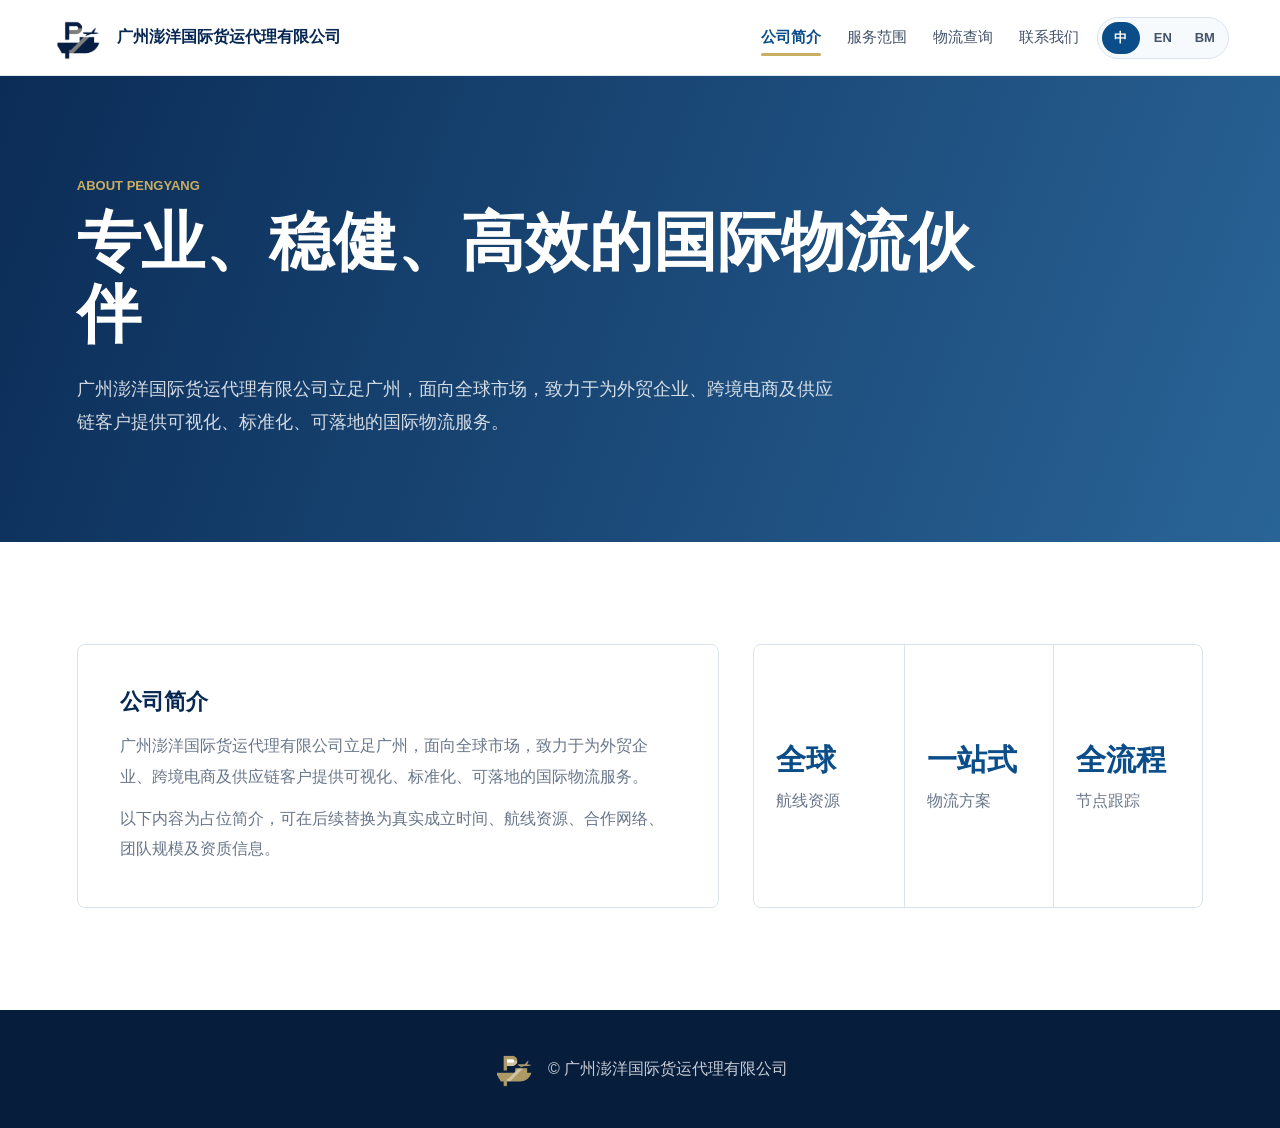
==== about.html @ 32610f68 "Build Pengyang logistics website" ====
<!doctype html>
<html lang="zh-CN">
  <head>
    <meta charset="UTF-8" />
    <meta name="viewport" content="width=device-width, initial-scale=1.0" />
    <meta name="description" content="广州澎洋国际货运代理有限公司公司简介。" data-i18n-attr="content:meta.description" />
    <title>公司简介 - 广州澎洋国际货运代理有限公司</title>
    <link rel="icon" href="assets/logo-blue.png" />
    <link rel="stylesheet" href="styles.css" />
  </head>
  <body data-page="about">
    <header class="site-header">
      <a class="brand" href="index.html" aria-label="广州澎洋国际货运代理有限公司首页" data-i18n-attr="aria-label:brand.aria">
        <img src="assets/logo-blue.png" alt="广州澎洋国际货运代理有限公司 Logo" data-i18n-attr="alt:brand.logoAlt" />
        <span data-i18n="company.name">广州澎洋国际货运代理有限公司</span>
      </a>
      <div class="header-actions">
        <nav class="main-nav" aria-label="主导航" data-i18n-attr="aria-label:nav.aria">
          <a class="nav-link" href="about.html" data-page-link="about" data-i18n="nav.about">公司简介</a>
          <a class="nav-link" href="services.html" data-page-link="services" data-i18n="nav.services">服务范围</a>
          <a class="nav-link" href="tracking.html" data-page-link="tracking" data-i18n="nav.tracking">物流查询</a>
          <a class="nav-link" href="contact.html" data-page-link="contact" data-i18n="nav.contact">联系我们</a>
        </nav>
        <div class="language-switcher" role="group" aria-label="语言切换" data-i18n-attr="aria-label:language.aria">
          <button class="language-option is-active" type="button" data-lang="zh">中</button>
          <button class="language-option" type="button" data-lang="en">EN</button>
          <button class="language-option" type="button" data-lang="ms">BM</button>
        </div>
      </div>
    </header>

    <main>
      <section class="page-hero">
        <p class="eyebrow" data-i18n="about.eyebrow">About Pengyang</p>
        <h1 data-i18n="about.title">专业、稳健、高效的国际物流伙伴</h1>
        <p data-i18n="about.p1">广州澎洋国际货运代理有限公司立足广州，面向全球市场，致力于为外贸企业、跨境电商及供应链客户提供可视化、标准化、可落地的国际物流服务。</p>
      </section>

      <section class="section intro-band">
        <div class="intro-grid">
          <article>
            <h3 data-i18n="about.cardTitle">公司简介</h3>
            <p data-i18n="about.p1">广州澎洋国际货运代理有限公司立足广州，面向全球市场，致力于为外贸企业、跨境电商及供应链客户提供可视化、标准化、可落地的国际物流服务。</p>
            <p data-i18n="about.p2">以下内容为占位简介，可在后续替换为真实成立时间、航线资源、合作网络、团队规模及资质信息。</p>
          </article>
          <div class="metrics" aria-label="服务优势" data-i18n-attr="aria-label:about.metricsAria">
            <div><strong data-i18n="metrics.globalTitle">全球</strong><span data-i18n="metrics.globalText">航线资源</span></div>
            <div><strong data-i18n="metrics.solutionTitle">一站式</strong><span data-i18n="metrics.solutionText">物流方案</span></div>
            <div><strong data-i18n="metrics.trackingTitle">全流程</strong><span data-i18n="metrics.trackingText">节点跟踪</span></div>
          </div>
        </div>
      </section>
    </main>

    <footer class="site-footer">
      <img src="assets/logo-gold.png" alt="" />
      <span>© <span data-i18n="company.name">广州澎洋国际货运代理有限公司</span></span>
    </footer>

    <script src="script.js"></script>
  </body>
</html>
---- styles.css ----
:root {
  --navy: #062853;
  --blue: #0b4d89;
  --cyan: #4db2d4;
  --gold: #c8ad62;
  --ink: #132238;
  --muted: #68768a;
  --line: #dbe4ee;
  --paper: #f6f8fb;
  --white: #ffffff;
}

* {
  box-sizing: border-box;
}

html {
  scroll-behavior: smooth;
}

body {
  margin: 0;
  color: var(--ink);
  font-family: "PingFang SC", "Microsoft YaHei", Arial, sans-serif;
  background: var(--paper);
  letter-spacing: 0;
}

a {
  color: inherit;
  text-decoration: none;
}

.site-header {
  position: sticky;
  top: 0;
  z-index: 20;
  display: flex;
  align-items: center;
  justify-content: space-between;
  gap: 24px;
  min-height: 76px;
  padding: 12px clamp(18px, 4vw, 64px);
  border-bottom: 1px solid rgba(219, 228, 238, 0.85);
  background: rgba(255, 255, 255, 0.92);
  backdrop-filter: blur(18px);
}

.brand {
  display: flex;
  align-items: center;
  gap: 12px;
  min-width: 0;
  font-weight: 700;
  color: var(--navy);
}

.brand img {
  width: 54px;
  height: 44px;
  object-fit: contain;
}

.brand span {
  max-width: min(42vw, 520px);
  line-height: 1.28;
}

.header-actions {
  display: flex;
  align-items: center;
  justify-content: flex-end;
  gap: 18px;
}

.main-nav {
  display: flex;
  align-items: center;
  gap: 26px;
  color: #43536a;
  font-size: 15px;
  white-space: nowrap;
}

.main-nav a:hover {
  color: var(--blue);
}

.nav-link {
  position: relative;
  display: inline-flex;
  align-items: center;
  min-height: 36px;
  color: inherit;
}

.nav-link::after {
  position: absolute;
  right: 0;
  bottom: 0;
  left: 0;
  height: 3px;
  border-radius: 999px;
  background: var(--gold);
  content: "";
  opacity: 0;
  transform: scaleX(0.35);
  transition: opacity 180ms ease, transform 180ms ease;
}

.nav-link.is-active {
  color: var(--blue);
  font-weight: 800;
}

.nav-link.is-active::after {
  opacity: 1;
  transform: scaleX(1);
}

.language-switcher {
  display: inline-flex;
  align-items: center;
  gap: 4px;
  padding: 4px;
  border: 1px solid var(--line);
  border-radius: 999px;
  background: #f7fafc;
  white-space: nowrap;
}

.language-option {
  min-width: 38px;
  height: 32px;
  border: 0;
  border-radius: 999px;
  background: transparent;
  color: #43536a;
  font: inherit;
  font-size: 13px;
  font-weight: 800;
  cursor: pointer;
}

.language-option.is-active {
  background: var(--blue);
  color: var(--white);
}

.hero {
  position: relative;
  display: grid;
  grid-template-columns: minmax(0, 1.05fr) minmax(280px, 0.55fr);
  gap: clamp(28px, 5vw, 70px);
  min-height: calc(100vh - 76px);
  padding: clamp(56px, 8vw, 110px) clamp(20px, 6vw, 88px) clamp(38px, 6vw, 72px);
  overflow: hidden;
  color: var(--white);
  background:
    linear-gradient(110deg, rgba(6, 40, 83, 0.98), rgba(8, 76, 135, 0.88)),
    url("https://images.unsplash.com/photo-1578575437130-527eed3abbec?auto=format&fit=crop&w=1800&q=80") center/cover;
}

.hero-bg {
  position: absolute;
  inset: 0;
  pointer-events: none;
  opacity: 0.5;
}

.route-line {
  position: absolute;
  height: 2px;
  transform: rotate(-14deg);
  transform-origin: left center;
  background: linear-gradient(90deg, transparent, rgba(77, 178, 212, 0.9), rgba(200, 173, 98, 0.85), transparent);
}

.route-one {
  top: 28%;
  left: 42%;
  width: 46%;
}

.route-two {
  top: 62%;
  left: 18%;
  width: 54%;
}

.port-card {
  position: absolute;
  border: 1px solid rgba(255, 255, 255, 0.18);
  background: rgba(255, 255, 255, 0.08);
}

.port-card-a {
  right: 10%;
  top: 18%;
  width: 220px;
  height: 126px;
}

.port-card-b {
  left: 8%;
  bottom: 12%;
  width: 280px;
  height: 150px;
}

.hero-content {
  position: relative;
  z-index: 1;
  align-self: center;
  max-width: 780px;
}

.eyebrow {
  margin: 0 0 14px;
  color: var(--gold);
  font-size: 13px;
  font-weight: 800;
  letter-spacing: 0;
  text-transform: uppercase;
}

.hero h1,
.section-heading h2,
.tracking-copy h2,
.contact-band h2 {
  margin: 0;
  line-height: 1.12;
}

.hero h1 {
  max-width: 720px;
  font-size: clamp(40px, 6vw, 78px);
  font-weight: 800;
}

.hero-copy {
  max-width: 640px;
  margin: 24px 0 0;
  color: rgba(255, 255, 255, 0.82);
  font-size: 18px;
  line-height: 1.9;
}

.hero-actions {
  display: flex;
  flex-wrap: wrap;
  gap: 14px;
  margin-top: 34px;
}

.btn {
  display: inline-flex;
  align-items: center;
  justify-content: center;
  min-height: 48px;
  padding: 0 24px;
  border: 1px solid transparent;
  border-radius: 6px;
  font-weight: 700;
}

.btn.primary {
  background: var(--gold);
  color: #172033;
}

.btn.secondary {
  border-color: rgba(255, 255, 255, 0.36);
  color: var(--white);
}

.hero-panel {
  position: relative;
  z-index: 1;
  align-self: end;
  display: grid;
  gap: 18px;
  padding: 26px;
  border: 1px solid rgba(255, 255, 255, 0.2);
  border-radius: 8px;
  background: rgba(3, 24, 52, 0.64);
  box-shadow: 0 24px 60px rgba(0, 0, 0, 0.28);
}

.hero-panel img {
  width: min(220px, 70%);
  height: auto;
}

.hero-panel strong {
  display: block;
  margin-bottom: 8px;
  font-size: 24px;
}

.hero-panel span {
  color: rgba(255, 255, 255, 0.72);
}

.section,
.tracking-section {
  padding: clamp(62px, 8vw, 104px) clamp(20px, 6vw, 88px);
}

.page-hero {
  padding: clamp(60px, 8vw, 110px) clamp(20px, 6vw, 88px);
  color: var(--white);
  background:
    linear-gradient(110deg, rgba(6, 40, 83, 0.98), rgba(8, 76, 135, 0.86)),
    url("https://images.unsplash.com/photo-1578575437130-527eed3abbec?auto=format&fit=crop&w=1800&q=80") center/cover;
}

.page-hero.compact-hero {
  padding-bottom: clamp(38px, 5vw, 64px);
}

.page-hero h1 {
  max-width: 920px;
  margin: 0;
  font-size: clamp(36px, 5vw, 64px);
  line-height: 1.12;
}

.page-hero p:not(.eyebrow) {
  max-width: 760px;
  margin: 22px 0 0;
  color: rgba(255, 255, 255, 0.82);
  font-size: 18px;
  line-height: 1.85;
}

.intro-band {
  background: var(--white);
}

.section-heading {
  max-width: 760px;
  margin-bottom: 34px;
}

.section-heading h2,
.tracking-copy h2,
.contact-band h2 {
  color: var(--navy);
  font-size: clamp(30px, 4vw, 48px);
}

.intro-grid {
  display: grid;
  grid-template-columns: minmax(0, 1fr) minmax(260px, 0.7fr);
  gap: 34px;
  align-items: stretch;
}

.intro-grid article,
.metrics,
.tracking-widget {
  border: 1px solid var(--line);
  border-radius: 8px;
  background: var(--white);
}

.intro-grid article {
  padding: clamp(26px, 4vw, 42px);
}

.intro-grid h3,
.service-card h3 {
  margin: 0 0 14px;
  color: var(--navy);
  font-size: 22px;
}

.intro-grid p,
.service-card p,
.tracking-copy p,
.contact-band p {
  margin: 0;
  color: var(--muted);
  line-height: 1.9;
}

.intro-grid p + p {
  margin-top: 12px;
}

.metrics {
  display: grid;
  grid-template-columns: repeat(3, 1fr);
  overflow: hidden;
}

.metrics div {
  display: grid;
  align-content: center;
  gap: 10px;
  min-height: 180px;
  padding: 22px;
  border-left: 1px solid var(--line);
}

.metrics div:first-child {
  border-left: 0;
}

.metrics strong {
  color: var(--blue);
  font-size: 30px;
}

.metrics span {
  color: var(--muted);
}

.service-grid {
  display: grid;
  grid-template-columns: repeat(4, minmax(0, 1fr));
  gap: 18px;
}

.service-card {
  min-height: 236px;
  padding: 26px;
  border: 1px solid var(--line);
  border-radius: 8px;
  background: var(--white);
  transition: transform 180ms ease, box-shadow 180ms ease;
}

.service-card:hover {
  transform: translateY(-4px);
  box-shadow: 0 18px 40px rgba(20, 48, 85, 0.1);
}

.service-icon {
  display: inline-grid;
  place-items: center;
  width: 54px;
  height: 54px;
  margin-bottom: 24px;
  border-radius: 6px;
  background: #e8f2f8;
  color: var(--blue);
  font-size: 13px;
  font-weight: 900;
}

.tracking-section {
  display: grid;
  grid-template-columns: minmax(0, 0.72fr) minmax(320px, 1fr);
  gap: 36px;
  align-items: center;
  background:
    linear-gradient(135deg, rgba(246, 248, 251, 0.96), rgba(231, 239, 247, 0.98)),
    url("https://images.unsplash.com/photo-1494412574643-ff11b0a5c1c3?auto=format&fit=crop&w=1600&q=80") center/cover;
}

.tracking-copy p {
  max-width: 520px;
  margin-top: 18px;
}

.tracking-widget {
  padding: clamp(22px, 4vw, 34px);
  box-shadow: 0 24px 60px rgba(20, 48, 85, 0.1);
}

.tracking-form label {
  display: block;
  margin-bottom: 10px;
  color: var(--navy);
  font-weight: 800;
}

.tracking-input-row {
  display: grid;
  grid-template-columns: 1fr 112px;
  gap: 10px;
  align-items: start;
}

.tracking-input-row textarea,
.tracking-input-row button {
  border-radius: 6px;
  font: inherit;
}

.tracking-input-row textarea {
  width: 100%;
  min-height: 138px;
  border: 1px solid var(--line);
  padding: 14px 16px;
  outline: none;
  resize: vertical;
  line-height: 1.65;
}

.tracking-input-row textarea:focus {
  border-color: var(--blue);
  box-shadow: 0 0 0 4px rgba(11, 77, 137, 0.12);
}

.tracking-input-row button {
  min-height: 50px;
  border: 0;
  background: var(--blue);
  color: var(--white);
  font-weight: 800;
  cursor: pointer;
}

.tracking-tip {
  margin: 10px 0 0;
  color: var(--muted);
  font-size: 13px;
  line-height: 1.6;
}

.tracking-result {
  margin-top: 24px;
  min-height: 244px;
}

.tracking-workspace {
  display: grid;
  grid-template-columns: minmax(280px, 0.38fr) minmax(0, 1fr);
  gap: 22px;
  min-height: 720px;
  padding: clamp(26px, 4vw, 46px) clamp(20px, 6vw, 88px) clamp(62px, 8vw, 104px);
  background: #eef3f8;
}

.tracking-sidebar,
.shipment-detail {
  border: 1px solid var(--line);
  border-radius: 8px;
  background: var(--white);
  box-shadow: 0 18px 40px rgba(20, 48, 85, 0.08);
}

.tracking-sidebar {
  display: flex;
  flex-direction: column;
  min-height: 620px;
  padding: 20px;
}

.tracking-sidebar .tracking-form {
  padding-bottom: 18px;
  border-bottom: 1px solid var(--line);
}

.tracking-sidebar .tracking-form textarea {
  width: 100%;
  min-height: 138px;
  border: 1px solid var(--line);
  border-radius: 6px;
  padding: 14px 16px;
  font: inherit;
  line-height: 1.65;
  resize: vertical;
  outline: none;
}

.tracking-sidebar .tracking-form textarea:focus {
  border-color: var(--blue);
  box-shadow: 0 0 0 4px rgba(11, 77, 137, 0.12);
}

.tracking-sidebar .tracking-form button {
  width: 100%;
  min-height: 48px;
  margin-top: 10px;
  border: 0;
  border-radius: 6px;
  background: var(--blue);
  color: var(--white);
  font: inherit;
  font-weight: 800;
  cursor: pointer;
}

.tracking-sidebar .tracking-form button:disabled {
  cursor: wait;
  opacity: 0.68;
}

.tracking-list-head {
  display: flex;
  align-items: center;
  justify-content: space-between;
  gap: 12px;
  padding: 18px 0 12px;
  color: var(--navy);
}

.tracking-list-head span {
  color: var(--muted);
  font-size: 13px;
  font-weight: 800;
}

.shipment-list {
  display: grid;
  gap: 10px;
  overflow: auto;
  padding-right: 4px;
}

.shipment-list-item {
  display: grid;
  gap: 8px;
  width: 100%;
  border: 1px solid var(--line);
  border-radius: 8px;
  padding: 14px;
  background: var(--white);
  color: var(--ink);
  font: inherit;
  text-align: left;
  cursor: pointer;
}

.shipment-list-item:hover,
.shipment-list-item.is-active {
  border-color: rgba(11, 77, 137, 0.36);
  background: #eef6fb;
}

.shipment-row-top {
  display: flex;
  align-items: flex-start;
  justify-content: space-between;
  gap: 10px;
}

.shipment-list-item strong {
  color: var(--navy);
}

.shipment-list-item em {
  flex: 0 0 auto;
  border-radius: 999px;
  padding: 4px 9px;
  background: var(--blue);
  color: var(--white);
  font-size: 12px;
  font-style: normal;
  font-weight: 900;
}

.shipment-list-item em.is-missing,
.status-pill.is-missing {
  background: #e9edf2;
  color: #59677a;
}

.shipment-list-item em.is-warehouse,
.status-pill.is-warehouse {
  background: #e8f2f8;
  color: var(--blue);
}

.shipment-list-item em.is-international,
.status-pill.is-international {
  background: var(--blue);
  color: var(--white);
}

.shipment-list-item em.is-customs,
.status-pill.is-customs {
  background: rgba(200, 173, 98, 0.24);
  color: #725b18;
}

.shipment-list-item em.is-delivery,
.status-pill.is-delivery {
  background: #dff3fb;
  color: #06698c;
}

.shipment-list-item em.is-signed,
.status-pill.is-signed {
  background: #def7e8;
  color: #137447;
}

.shipment-list-item em.is-exception,
.status-pill.is-exception {
  background: #fde8e8;
  color: #b42318;
}

.shipment-list-item span,
.shipment-list-item small {
  color: var(--muted);
  line-height: 1.45;
}

.shipment-list-item b {
  width: fit-content;
  border-radius: 6px;
  padding: 6px 9px;
  background: rgba(200, 173, 98, 0.18);
  color: #725b18;
  font-size: 12px;
  line-height: 1;
}

.shipment-detail {
  min-width: 0;
  padding: clamp(24px, 4vw, 36px);
}

.detail-placeholder {
  display: grid;
  place-items: center;
  align-content: center;
  gap: 12px;
  min-height: 560px;
  color: var(--muted);
  text-align: center;
}

.detail-placeholder img {
  width: 86px;
  height: auto;
  opacity: 0.8;
}

.detail-placeholder strong {
  color: var(--navy);
  font-size: 22px;
}

.detail-head {
  display: flex;
  align-items: flex-start;
  justify-content: space-between;
  gap: 18px;
  padding-bottom: 22px;
  border-bottom: 1px solid var(--line);
}

.detail-head h2 {
  margin: 0;
  color: var(--navy);
  font-size: clamp(28px, 4vw, 44px);
}

.detail-grid {
  display: grid;
  grid-template-columns: repeat(3, minmax(0, 1fr));
  gap: 14px;
  margin-top: 24px;
}

.detail-grid div {
  min-height: 104px;
  padding: 16px;
  border: 1px solid var(--line);
  border-radius: 8px;
  background: #f7fafc;
}

.detail-grid span {
  display: block;
  margin-bottom: 10px;
  color: var(--muted);
  font-size: 13px;
}

.detail-grid strong {
  color: var(--navy);
  line-height: 1.45;
}

.detail-panel {
  margin-top: 24px;
  padding: 22px;
  border: 1px solid var(--line);
  border-radius: 8px;
}

.not-found-panel {
  display: grid;
  gap: 10px;
  margin-top: 24px;
  padding: 28px;
  border: 1px dashed #c9d6e4;
  border-radius: 8px;
  background: #f7fafc;
  color: var(--muted);
}

.not-found-panel strong {
  color: var(--navy);
  font-size: 22px;
}

.detail-panel h3 {
  margin: 0 0 18px;
  color: var(--navy);
  font-size: 22px;
}

.detail-timeline {
  margin-top: 0;
}

.compact-empty {
  min-height: 180px;
  padding: 20px;
}

.empty-state {
  display: grid;
  place-items: center;
  gap: 8px;
  min-height: 220px;
  border: 1px dashed #c9d6e4;
  border-radius: 8px;
  color: var(--muted);
  text-align: center;
}

.empty-state strong {
  color: var(--navy);
}

.tracking-summary {
  display: flex;
  justify-content: space-between;
  gap: 16px;
  padding: 18px;
  border-radius: 8px;
  background: #eef6fb;
}

.batch-notice {
  margin-bottom: 14px;
  padding: 12px 14px;
  border-left: 4px solid var(--gold);
  border-radius: 6px;
  background: #fff8e3;
  color: #725b18;
  font-weight: 700;
  line-height: 1.6;
}

.tracking-result-list {
  display: grid;
  gap: 16px;
}

.tracking-result-card {
  padding: 16px;
  border: 1px solid var(--line);
  border-radius: 8px;
  background: var(--white);
}

.tracking-summary strong {
  display: block;
  margin-bottom: 6px;
  color: var(--navy);
}

.status-pill {
  align-self: start;
  white-space: nowrap;
  border-radius: 999px;
  padding: 8px 12px;
  background: rgba(200, 173, 98, 0.22);
  color: #725b18;
  font-weight: 800;
}

.timeline {
  display: grid;
  gap: 0;
  margin: 22px 0 0;
  padding: 0;
  list-style: none;
}

.timeline li {
  position: relative;
  display: grid;
  grid-template-columns: 18px 1fr;
  gap: 12px;
  padding-bottom: 22px;
}

.timeline li::before {
  position: absolute;
  top: 20px;
  bottom: -2px;
  left: 5px;
  width: 2px;
  border-radius: 999px;
  background: #c9d6e4;
  content: "";
}

.timeline li:last-child {
  padding-bottom: 0;
}

.timeline li:last-child::before {
  display: none;
}

.timeline-dot {
  position: relative;
  z-index: 1;
  width: 12px;
  height: 12px;
  margin-top: 6px;
  border-radius: 50%;
  background: var(--blue);
  box-shadow: 0 0 0 5px rgba(11, 77, 137, 0.12);
}

.timeline strong {
  display: block;
  color: var(--navy);
}

.timeline time {
  display: block;
  margin-bottom: 5px;
  color: var(--blue);
  font-size: 13px;
  font-weight: 900;
}

.timeline span {
  display: block;
  margin-top: 4px;
  color: var(--muted);
  line-height: 1.55;
}

.contact-band {
  display: grid;
  grid-template-columns: minmax(0, 1fr) minmax(260px, 0.8fr);
  gap: 30px;
  align-items: center;
  background: var(--white);
}

.contact-band p {
  margin-top: 16px;
}

.contact-list {
  display: grid;
  gap: 12px;
  padding: 24px;
  border-left: 4px solid var(--gold);
  background: #f7fafc;
  color: #43536a;
}

.site-footer {
  display: flex;
  align-items: center;
  justify-content: center;
  gap: 12px;
  min-height: 118px;
  padding: 24px;
  background: #071d3c;
  color: rgba(255, 255, 255, 0.78);
}

.site-footer img {
  width: 44px;
  height: 36px;
  object-fit: contain;
}

@media (max-width: 980px) {
  .site-header,
  .main-nav,
  .header-actions {
    align-items: flex-start;
  }

  .site-header {
    gap: 12px;
    flex-direction: column;
  }

  .brand span {
    max-width: none;
  }

  .header-actions {
    width: 100%;
    flex-direction: column;
    gap: 10px;
  }

  .main-nav {
    width: 100%;
    overflow-x: auto;
    padding-bottom: 4px;
  }

  .hero,
  .intro-grid,
  .tracking-section,
  .contact-band,
  .tracking-workspace {
    grid-template-columns: 1fr;
  }

  .tracking-sidebar {
    min-height: auto;
  }

  .detail-grid {
    grid-template-columns: repeat(2, minmax(0, 1fr));
  }

  .hero {
    min-height: auto;
  }

  .hero-panel {
    align-self: stretch;
  }

  .service-grid {
    grid-template-columns: repeat(2, minmax(0, 1fr));
  }
}

@media (max-width: 640px) {
  .brand span {
    font-size: 15px;
  }

  .main-nav {
    gap: 18px;
  }

  .hero h1 {
    font-size: 38px;
  }

  .hero-copy {
    font-size: 16px;
  }

  .metrics,
  .service-grid {
    grid-template-columns: 1fr;
  }

  .metrics div {
    min-height: 126px;
    border-top: 1px solid var(--line);
    border-left: 0;
  }

  .metrics div:first-child {
    border-top: 0;
  }

  .tracking-input-row {
    grid-template-columns: 1fr;
  }

  .tracking-input-row textarea {
    min-height: 156px;
  }

  .tracking-summary {
    flex-direction: column;
  }

  .detail-head {
    flex-direction: column;
  }

  .detail-grid {
    grid-template-columns: 1fr;
  }
}
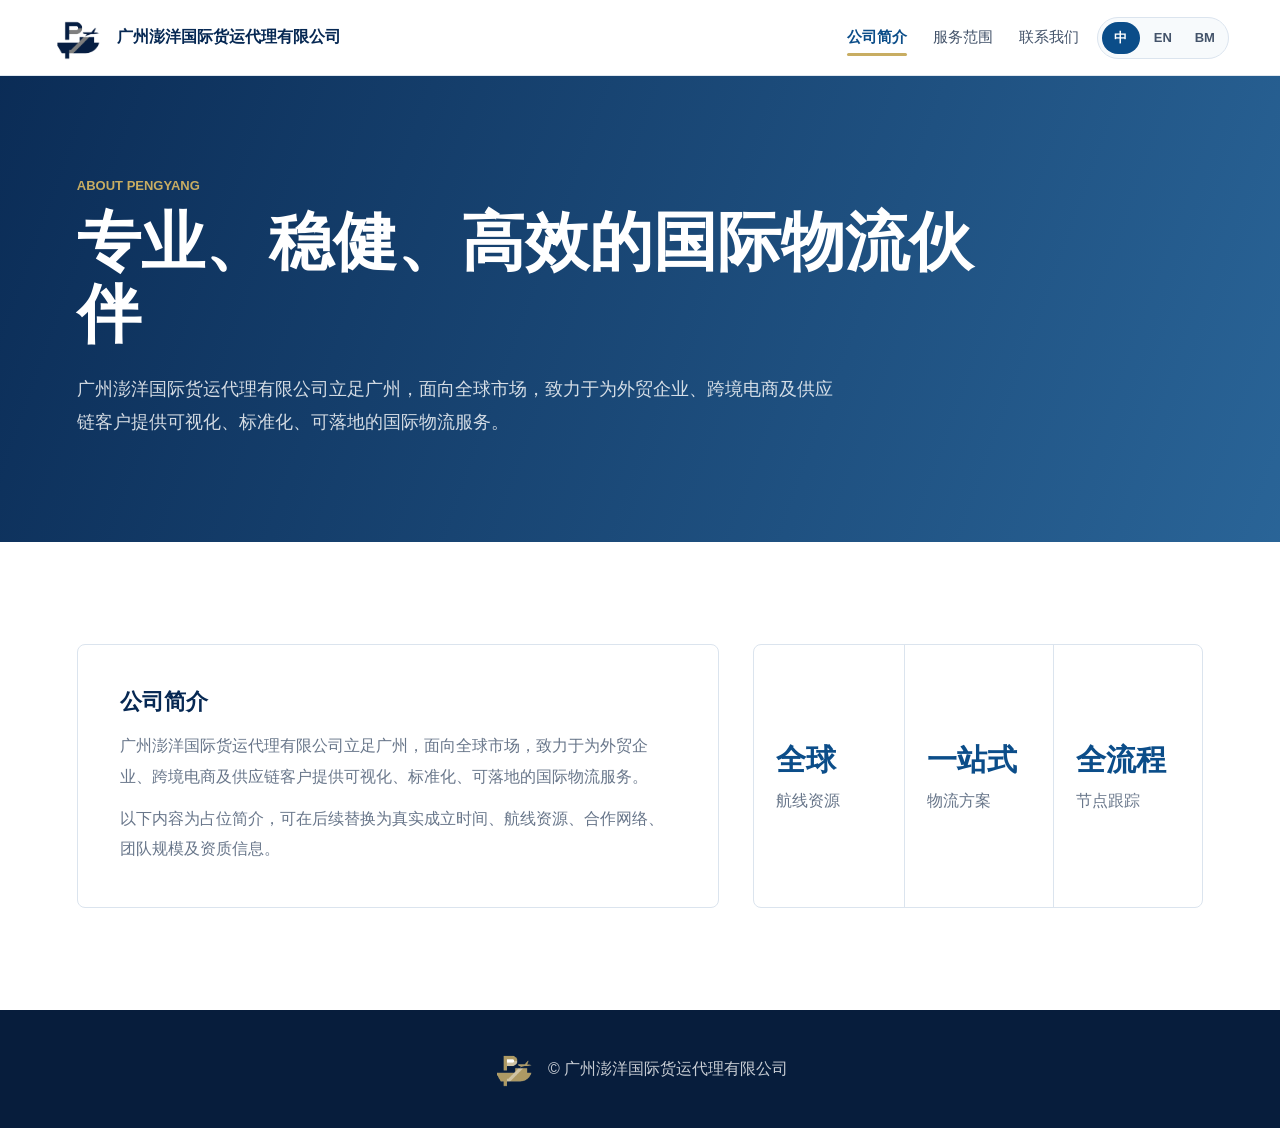
==== commit a541841d: "Polish contact and navigation layout" ====
--- a/about.html
+++ b/about.html
@@ -18,7 +18,7 @@
         <nav class="main-nav" aria-label="主导航" data-i18n-attr="aria-label:nav.aria">
           <a class="nav-link" href="about.html" data-page-link="about" data-i18n="nav.about">公司简介</a>
           <a class="nav-link" href="services.html" data-page-link="services" data-i18n="nav.services">服务范围</a>
-          <a class="nav-link" href="tracking.html" data-page-link="tracking" data-i18n="nav.tracking">物流查询</a>
+          <a class="nav-link" href="tracking.html" data-page-link="tracking" data-i18n="nav.tracking" hidden>物流查询</a>
           <a class="nav-link" href="contact.html" data-page-link="contact" data-i18n="nav.contact">联系我们</a>
         </nav>
         <div class="language-switcher" role="group" aria-label="语言切换" data-i18n-attr="aria-label:language.aria">
--- a/styles.css
+++ b/styles.css
@@ -94,6 +94,10 @@
   color: inherit;
 }
 
+.nav-link[hidden] {
+  display: none !important;
+}
+
 .nav-link::after {
   position: absolute;
   right: 0;
@@ -961,11 +965,85 @@
 
 .contact-list {
   display: grid;
-  gap: 12px;
+  grid-template-columns: minmax(0, 1fr) 104px;
+  align-items: center;
+  gap: 20px;
   padding: 24px;
   border-left: 4px solid var(--gold);
   background: #f7fafc;
   color: #43536a;
+}
+
+.contact-lines {
+  display: grid;
+  gap: 12px;
+  min-width: 0;
+}
+
+.contact-line {
+  display: block;
+  line-height: 1.65;
+  overflow-wrap: anywhere;
+}
+
+.contact-panel {
+  min-width: 0;
+}
+
+.wechat-card {
+  display: grid;
+  place-items: center;
+  gap: 6px;
+  min-width: 0;
+  padding-left: 20px;
+  border-left: 1px solid var(--line);
+  color: var(--muted);
+  overflow: visible;
+  position: relative;
+  text-align: center;
+}
+
+.wechat-card img {
+  width: 64px;
+  height: 64px;
+  max-width: 64px;
+  max-height: 64px;
+  background: var(--white);
+  box-sizing: content-box;
+  cursor: zoom-in;
+  flex: 0 0 auto;
+  object-fit: contain;
+  padding: 5px;
+  border: 1px solid rgba(17, 35, 64, 0.1);
+  border-radius: 8px;
+  box-shadow: 0 8px 20px rgba(20, 48, 85, 0.08);
+  transform-origin: center right;
+  transition: transform 0.18s ease, box-shadow 0.18s ease;
+  position: relative;
+  z-index: 1;
+}
+
+.wechat-card img:hover,
+.wechat-card img.is-zoomed {
+  box-shadow: 0 18px 44px rgba(20, 48, 85, 0.18);
+  transform: scale(2.25);
+  z-index: 10;
+}
+
+.wechat-card img.is-zoomed {
+  cursor: zoom-out;
+}
+
+.wechat-card strong {
+  display: block;
+  margin-bottom: 4px;
+  color: var(--navy);
+}
+
+.wechat-card span {
+  display: block;
+  color: var(--muted);
+  font-size: 13px;
 }
 
 .site-footer {
@@ -1025,6 +1103,10 @@
     min-height: auto;
   }
 
+  .contact-panel {
+    grid-template-columns: 1fr;
+  }
+
   .detail-grid {
     grid-template-columns: repeat(2, minmax(0, 1fr));
   }
@@ -1086,6 +1168,30 @@
     flex-direction: column;
   }
 
+  .contact-list {
+    grid-template-columns: 1fr;
+    padding: 22px;
+  }
+
+  .contact-line:first-child {
+    white-space: nowrap;
+    font-size: 14px;
+  }
+
+  .wechat-card {
+    grid-template-columns: auto 1fr;
+    justify-content: start;
+    text-align: left;
+    padding-top: 14px;
+    padding-left: 0;
+    border-top: 1px solid var(--line);
+    border-left: 0;
+  }
+
+  .wechat-card img {
+    transform-origin: center left;
+  }
+
   .detail-head {
     flex-direction: column;
   }
